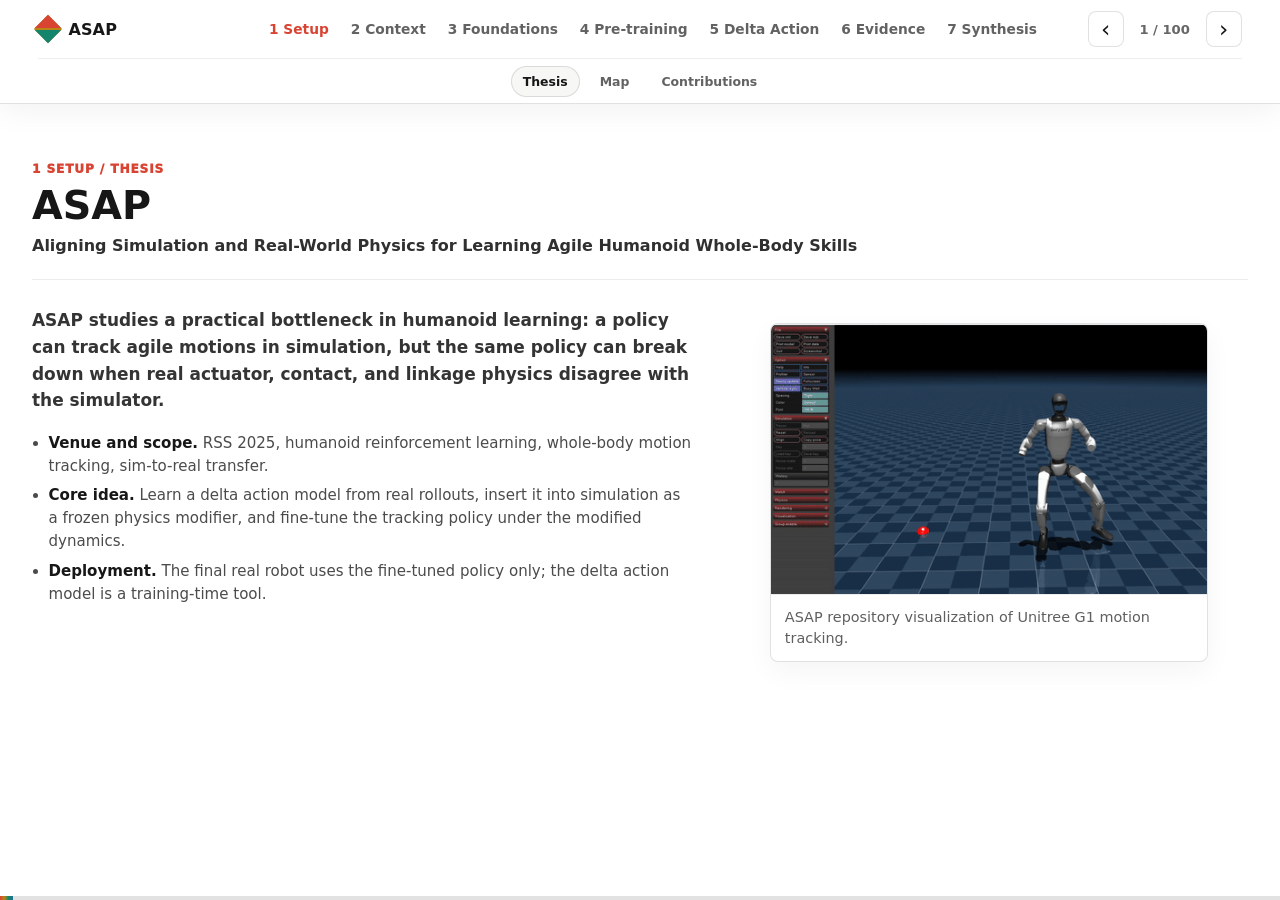
==== index.html @ 833d35cd "Create English ASAP slide deck" ====
<!doctype html>
<html lang="en">
  <head>
    <meta charset="utf-8" />
    <meta name="viewport" content="width=device-width, initial-scale=1" />
    <title>ASAP: Sim-to-Real Physics Alignment for Agile Humanoids</title>
    <meta
      name="description"
      content="English lab presentation deck for ASAP: Aligning Simulation and Real-World Physics for Learning Agile Humanoid Whole-Body Skills"
    />
    <link rel="stylesheet" href="styles.css" />
  </head>
  <body>
    <header class="topbar" aria-label="Presentation navigation">
      <div class="top-row">
        <a class="brand" href="#slide-1" aria-label="Go to first slide">
          <span class="brand-mark"></span>
          <span>ASAP</span>
        </a>
        <nav class="section-nav" id="sectionNav" aria-label="Major sections"></nav>
        <div class="controls" aria-label="Slide controls">
          <button type="button" id="prevSlide" aria-label="Previous slide">‹</button>
          <span id="slideCounter">1 / 1</span>
          <button type="button" id="nextSlide" aria-label="Next slide">›</button>
        </div>
      </div>
      <nav class="chapter-nav" id="chapterNav" aria-label="Section chapters"></nav>
    </header>

    <main class="deck" id="deck" aria-live="polite"></main>

    <div class="progress" aria-hidden="true">
      <span id="progressBar"></span>
    </div>

    <script src="deck-data.js"></script>
    <script src="script.js"></script>
  </body>
</html>
---- styles.css ----
:root {
  --ink: #171717;
  --muted: #5f5f5f;
  --soft: #f7f7f5;
  --line: rgba(23, 23, 23, 0.13);
  --line-strong: rgba(23, 23, 23, 0.24);
  --red: #d84332;
  --green: #14856d;
  --gold: #b98514;
  --blue: #226f91;
  --purple: #7056a6;
  --shadow: 0 10px 28px rgba(26, 24, 21, 0.045);
  --topbar-h: 104px;
}

* {
  box-sizing: border-box;
}

html,
body {
  margin: 0;
  height: 100%;
  color: var(--ink);
  background: #fff;
  font-family:
    Inter, ui-sans-serif, system-ui, -apple-system, BlinkMacSystemFont, "Segoe UI",
    "Helvetica Neue", Arial, sans-serif;
  letter-spacing: 0;
  overflow: hidden;
}

button,
a {
  color: inherit;
  font: inherit;
}

img {
  max-width: 100%;
  display: block;
}

.topbar {
  position: fixed;
  z-index: 20;
  top: 0;
  right: 0;
  left: 0;
  height: var(--topbar-h);
  display: grid;
  grid-template-rows: 58px 46px;
  gap: 0;
  padding: 0 clamp(18px, 3vw, 44px);
  background: rgba(255, 255, 255, 0.96);
  border-bottom: 1px solid var(--line);
  box-shadow: 0 8px 28px rgba(22, 21, 19, 0.05);
  backdrop-filter: blur(14px);
}

.top-row {
  display: grid;
  grid-template-columns: minmax(120px, 180px) minmax(0, 1fr) auto;
  gap: 18px;
  align-items: center;
}

.brand {
  display: inline-flex;
  align-items: center;
  gap: 10px;
  text-decoration: none;
  font-weight: 900;
  letter-spacing: 0.01em;
}

.brand-mark {
  width: 20px;
  height: 20px;
  background:
    linear-gradient(135deg, var(--red) 0 45%, transparent 45%),
    linear-gradient(315deg, var(--green) 0 45%, transparent 45%),
    var(--gold);
  transform: rotate(45deg);
}

.section-nav,
.chapter-nav {
  display: flex;
  align-items: center;
  min-width: 0;
  overflow-x: auto;
  scrollbar-width: none;
}

.section-nav::-webkit-scrollbar,
.chapter-nav::-webkit-scrollbar {
  display: none;
}

.section-nav {
  justify-content: center;
  gap: clamp(10px, 2vw, 22px);
}

.chapter-nav {
  justify-content: center;
  gap: 8px;
  border-top: 1px solid rgba(23, 23, 23, 0.07);
}

.section-nav button,
.chapter-nav button {
  border: 0;
  background: transparent;
  color: #626262;
  cursor: pointer;
  white-space: nowrap;
}

.section-nav button {
  padding: 6px 0;
  font-size: 0.86rem;
  font-weight: 780;
}

.chapter-nav button {
  padding: 7px 11px;
  border: 1px solid transparent;
  border-radius: 999px;
  font-size: 0.78rem;
  font-weight: 820;
}

.section-nav button.active {
  color: var(--red);
}

.chapter-nav button.active {
  color: var(--ink);
  background: var(--soft);
  border-color: var(--line);
}

.controls {
  display: inline-flex;
  align-items: center;
  gap: 10px;
  white-space: nowrap;
}

.controls button {
  width: 36px;
  height: 36px;
  display: grid;
  place-items: center;
  border: 1px solid var(--line);
  border-radius: 8px;
  background: #fff;
  font-size: 1.45rem;
  line-height: 1;
  cursor: pointer;
}

.controls button:hover {
  background: var(--soft);
}

#slideCounter {
  min-width: 62px;
  text-align: center;
  color: #666;
  font-size: 0.82rem;
  font-weight: 760;
}

.deck {
  position: fixed;
  inset: var(--topbar-h) 0 4px 0;
  overflow: hidden;
  background: #fff;
}

.slide {
  display: none;
  height: 100%;
  background: #fff;
}

.slide.active {
  display: grid;
}

.slide-inner {
  width: min(1660px, calc(100% - clamp(34px, 5vw, 88px)));
  height: 100%;
  margin: 0 auto;
  display: grid;
  grid-template-rows: 176px minmax(0, 1fr);
  gap: 0;
  min-width: 0;
}

.slide-head {
  display: grid;
  align-content: end;
  gap: 9px;
  padding-bottom: 22px;
  border-bottom: 1px solid rgba(23, 23, 23, 0.08);
}

.kicker {
  margin: 0;
  color: var(--red);
  font-size: 0.76rem;
  font-weight: 950;
  letter-spacing: 0.07em;
  text-transform: uppercase;
}

.slide-title {
  max-width: 1120px;
  margin: 0;
  color: var(--ink);
  font-size: clamp(2.15rem, 3.1vw, 4.15rem);
  line-height: 1.02;
  letter-spacing: 0;
}

.slide-subtitle {
  max-width: 1100px;
  margin: 0;
  color: #303030;
  font-size: clamp(1rem, 1.18vw, 1.34rem);
  line-height: 1.44;
  font-weight: 760;
}

.slide-body {
  min-height: 0;
  overflow-y: auto;
  overflow-x: hidden;
  overscroll-behavior: contain;
  touch-action: pan-y;
  padding: clamp(22px, 3vh, 34px) 0 clamp(28px, 4vh, 46px);
  scrollbar-width: thin;
}

.slide-body::-webkit-scrollbar {
  width: 8px;
}

.slide-body::-webkit-scrollbar-thumb {
  background: rgba(23, 23, 23, 0.22);
  border-radius: 999px;
}

.layout {
  display: grid;
  gap: clamp(22px, 3vw, 44px);
  align-items: start;
  min-width: 0;
}

.layout.split {
  grid-template-columns: minmax(0, 1.12fr) minmax(440px, 0.88fr);
}

.layout.wide {
  grid-template-columns: minmax(0, 1fr);
}

.layout.balanced {
  grid-template-columns: repeat(2, minmax(0, 1fr));
}

.copy {
  min-width: 0;
  max-width: 100%;
}

.layout > aside {
  min-width: 0;
  max-width: 100%;
}

.lead,
.bullets,
.slide-subtitle,
.card p,
.term p,
.panel p,
.caption {
  overflow-wrap: anywhere;
}

.lead {
  margin: 0 0 18px;
  color: #343434;
  font-size: clamp(1.06rem, 1.2vw, 1.28rem);
  line-height: 1.58;
  font-weight: 700;
}

.bullets {
  margin: 0;
  padding-left: 1.1em;
  color: #4b4b4b;
  font-size: clamp(0.94rem, 1.02vw, 1.08rem);
  line-height: 1.52;
}

.bullets li {
  margin: 0.44em 0;
}

.bullets strong {
  color: var(--ink);
  font-weight: 860;
}

.panel,
.visual,
.formula,
.table-wrap,
.diagram,
.quote,
.metric-card {
  border: 1px solid var(--line);
  border-radius: 8px;
  background: #fff;
  box-shadow: var(--shadow);
}

.panel {
  padding: clamp(16px, 1.6vw, 24px);
}

.panel h3,
.card h3 {
  margin: 0 0 9px;
  color: var(--green);
  font-size: clamp(1rem, 1.05vw, 1.18rem);
  line-height: 1.2;
}

.panel p,
.card p,
.term p,
.caption {
  margin: 0;
  color: var(--muted);
  font-size: clamp(0.9rem, 0.96vw, 1.01rem);
  line-height: 1.48;
}

.cards {
  display: grid;
  grid-template-columns: repeat(var(--cols, 2), minmax(0, 1fr));
  gap: 12px;
}

.card,
.term {
  min-width: 0;
  padding: 15px;
  border: 1px solid var(--line);
  border-radius: 8px;
  background: #fff;
}

.term strong {
  display: block;
  margin-bottom: 7px;
  color: var(--red);
  font-size: 0.86rem;
  font-weight: 950;
  text-transform: uppercase;
}

.visual {
  overflow: hidden;
}

.visual img {
  width: 100%;
  max-height: 500px;
  object-fit: contain;
  background: #f7f7f5;
}

.visual.cover img {
  max-height: 620px;
}

.caption {
  padding: 12px 14px;
  border-top: 1px solid rgba(23, 23, 23, 0.08);
}

.caption a {
  color: var(--red);
  font-weight: 820;
  text-decoration: none;
}

.formula {
  padding: clamp(16px, 1.6vw, 24px);
  max-width: 100%;
  overflow-x: auto;
}

.formula-row {
  display: grid;
  gap: 7px;
  padding: 14px 0;
  border-bottom: 1px solid rgba(23, 23, 23, 0.09);
}

.formula-row:last-child {
  border-bottom: 0;
}

.formula-row > span {
  color: var(--green);
  font-size: 0.78rem;
  font-weight: 950;
  letter-spacing: 0.05em;
  text-transform: uppercase;
}

.math {
  color: #151515;
  font-family: "STIX Two Math", "Cambria Math", "Times New Roman", serif;
  font-size: clamp(1.18rem, 1.45vw, 1.7rem);
  line-height: 1.38;
  letter-spacing: 0;
}

.math sub,
.math sup {
  font-size: 0.66em;
  line-height: 0;
}

.op-sum {
  display: inline-grid;
  grid-template-rows: auto auto auto;
  justify-items: center;
  align-items: center;
  margin: 0 0.16em;
  vertical-align: middle;
  line-height: 1;
}

.op-sum .upper,
.op-sum .lower {
  font-size: 0.54em;
  line-height: 1;
}

.op-sum .symbol {
  font-size: 1.36em;
  line-height: 0.8;
}

.mono {
  font-family: "SFMono-Regular", Consolas, "Liberation Mono", monospace;
}

.derivation {
  display: grid;
  gap: 10px;
}

.derivation .step {
  display: grid;
  grid-template-columns: 36px minmax(0, 1fr);
  gap: 12px;
  align-items: start;
  padding: 14px;
  border: 1px solid var(--line);
  border-radius: 8px;
  background: #fff;
}

.step-num {
  width: 30px;
  height: 30px;
  display: grid;
  place-items: center;
  color: #fff;
  background: var(--red);
  font-weight: 950;
}

.table-wrap {
  overflow: auto;
}

table {
  width: 100%;
  border-collapse: collapse;
  min-width: 560px;
}

th,
td {
  padding: 12px 14px;
  border-bottom: 1px solid var(--line);
  border-right: 1px solid var(--line);
  text-align: left;
  vertical-align: top;
  color: #505050;
  font-size: clamp(0.86rem, 0.92vw, 0.98rem);
  line-height: 1.44;
}

th {
  color: #fff;
  background: #1e1f1d;
  font-weight: 860;
}

td:first-child {
  color: var(--ink);
  font-weight: 760;
}

tr:last-child td {
  border-bottom: 0;
}

th:last-child,
td:last-child {
  border-right: 0;
}

.pipeline,
.sequence {
  display: grid;
  gap: 10px;
}

.timeline {
  display: grid;
  grid-template-columns: repeat(auto-fit, minmax(285px, 1fr));
  gap: 12px;
}

.pipeline-step,
.sequence-step {
  display: grid;
  grid-template-columns: 42px minmax(0, 1fr);
  gap: 12px;
  align-items: start;
  padding: 13px;
  border: 1px solid var(--line);
  border-radius: 8px;
  background: #fff;
}

.timeline-item {
  min-height: 116px;
  display: grid;
  grid-template-columns: 66px minmax(0, 1fr);
  gap: 12px;
  align-items: start;
  padding: 15px;
  border: 1px solid var(--line);
  border-radius: 8px;
  background: #fff;
}

.pipeline-step span,
.sequence-step span {
  width: 30px;
  height: 30px;
  display: grid;
  place-items: center;
  color: #fff;
  background: var(--red);
  font-weight: 950;
}

.timeline-item span {
  width: 56px;
  height: 30px;
  display: grid;
  place-items: center;
  color: #fff;
  background: var(--red);
  font-size: 0.84rem;
  font-weight: 950;
}

.timeline-item strong,
.pipeline-step strong,
.sequence-step strong {
  display: block;
  margin-bottom: 4px;
  color: var(--ink);
}

.timeline-item p,
.pipeline-step p,
.sequence-step p {
  margin: 0;
  color: var(--muted);
  line-height: 1.45;
}

.compare {
  display: grid;
  gap: 0;
  overflow: hidden;
  border: 1px solid var(--line);
  border-radius: 8px;
}

.compare-row {
  display: grid;
  grid-template-columns: 0.8fr 1fr 1.4fr;
  gap: 14px;
  padding: 13px 15px;
  border-bottom: 1px solid var(--line);
}

.compare-row:last-child {
  border-bottom: 0;
}

.compare-row strong {
  color: var(--red);
}

.compare-row span {
  font-weight: 780;
}

.compare-row p {
  margin: 0;
  color: var(--muted);
  line-height: 1.45;
}

.metrics {
  display: grid;
  grid-template-columns: repeat(var(--cols, 2), minmax(0, 1fr));
  gap: 12px;
}

.metric-card {
  padding: 16px;
}

.metric-card span {
  color: var(--muted);
  font-size: 0.78rem;
  font-weight: 950;
  letter-spacing: 0.05em;
  text-transform: uppercase;
}

.metric-card strong {
  display: block;
  margin: 8px 0;
  color: var(--red);
  font-size: clamp(1.8rem, 2.8vw, 3.2rem);
  line-height: 1;
}

.metric-card p {
  margin: 0;
  color: var(--muted);
  line-height: 1.44;
}

.axis {
  position: relative;
  min-height: 430px;
  border: 1px solid var(--line);
  border-radius: 8px;
  background:
    linear-gradient(90deg, transparent 49.8%, rgba(23, 23, 23, 0.13) 50%, transparent 50.2%),
    linear-gradient(0deg, transparent 49.8%, rgba(23, 23, 23, 0.13) 50%, transparent 50.2%),
    #fff;
  box-shadow: var(--shadow);
}

.axis-label {
  position: absolute;
  color: #626262;
  font-size: 0.76rem;
  font-weight: 950;
  letter-spacing: 0.05em;
  text-transform: uppercase;
}

.axis .top {
  top: 16px;
  left: 50%;
  transform: translateX(-50%);
}

.axis .bottom {
  bottom: 16px;
  left: 50%;
  transform: translateX(-50%);
}

.axis .left {
  left: 16px;
  bottom: 48%;
}

.axis .right {
  right: 16px;
  bottom: 48%;
}

.point {
  position: absolute;
  padding: 9px 12px;
  color: #fff;
  background: #1e1f1d;
  border-radius: 6px;
  font-size: 0.86rem;
  font-weight: 850;
  transform: translate(-50%, -50%);
  box-shadow: 0 12px 28px rgba(0, 0, 0, 0.13);
}

.point.red {
  background: var(--red);
}

.point.green {
  background: var(--green);
}

.point.gold {
  background: var(--gold);
}

.point.blue {
  background: var(--blue);
}

.quote {
  padding: clamp(22px, 2.3vw, 34px);
  border-left: 6px solid var(--red);
}

.quote p {
  margin: 0;
  color: #252525;
  font-size: clamp(1.28rem, 1.75vw, 2rem);
  line-height: 1.3;
  font-weight: 830;
}

.progress {
  position: fixed;
  right: 0;
  bottom: 0;
  left: 0;
  height: 4px;
  background: rgba(23, 23, 23, 0.12);
}

.progress span {
  display: block;
  height: 100%;
  width: 0;
  background: linear-gradient(90deg, var(--red), var(--gold), var(--green), var(--blue));
}

@media (max-width: 1180px) {
  .layout.split,
  .layout.balanced {
    grid-template-columns: 1fr;
  }

  .visual img {
    max-height: 420px;
  }
}

@media (max-width: 760px) {
  :root {
    --topbar-h: 96px;
  }

  .topbar {
    grid-template-rows: 52px 44px;
    padding: 0 14px;
  }

  .top-row {
    grid-template-columns: auto minmax(0, 1fr) auto;
    gap: 10px;
  }

  .brand span:last-child,
  .section-nav {
    display: none;
  }

  .controls button {
    width: 32px;
    height: 32px;
  }

  #slideCounter {
    min-width: 54px;
  }

  .chapter-nav {
    justify-content: flex-start;
  }

  .slide-inner {
    width: calc(100% - 28px);
    grid-template-rows: 178px minmax(0, 1fr);
  }

  .slide-head {
    padding-bottom: 16px;
  }

  .slide-title {
    font-size: clamp(1.8rem, 8.7vw, 2.75rem);
  }

  .slide-subtitle {
    font-size: 1rem;
  }

  .slide-body {
    padding: 18px 0 34px;
    -webkit-overflow-scrolling: touch;
  }

  .cards,
  .metrics {
    grid-template-columns: 1fr;
  }

  .compare-row {
    grid-template-columns: 1fr;
  }

  .math {
    font-size: 1.18rem;
  }

  table {
    min-width: 640px;
  }
}
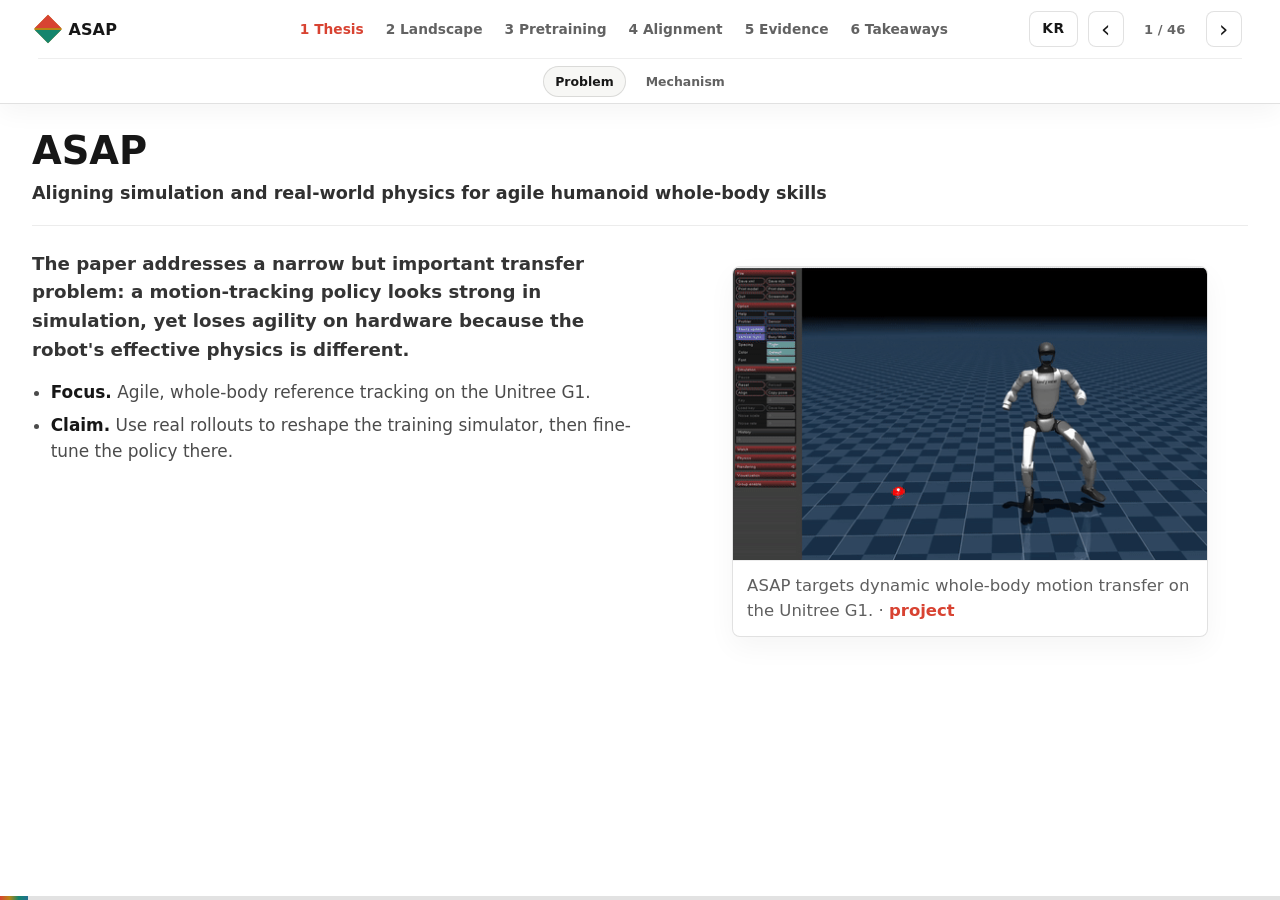
==== commit 63e6b930: "Add synced presenter notes window" ====
--- a/index.html
+++ b/index.html
@@ -19,6 +19,7 @@
         </a>
         <nav class="section-nav" id="sectionNav" aria-label="Major sections"></nav>
         <div class="controls" aria-label="Slide controls">
+          <button type="button" id="openPresenter" aria-label="Open Korean script window">KR</button>
           <button type="button" id="prevSlide" aria-label="Previous slide">‹</button>
           <span id="slideCounter">1 / 1</span>
           <button type="button" id="nextSlide" aria-label="Next slide">›</button>
--- a/styles.css
+++ b/styles.css
@@ -11,6 +11,7 @@
   --purple: #7056a6;
   --shadow: 0 10px 28px rgba(26, 24, 21, 0.045);
   --topbar-h: 104px;
+  --deck-top-gap: clamp(20px, 3vh, 38px);
 }
 
 * {
@@ -54,7 +55,7 @@
   padding: 0 clamp(18px, 3vw, 44px);
   background: rgba(255, 255, 255, 0.96);
   border-bottom: 1px solid var(--line);
-  box-shadow: 0 8px 28px rgba(22, 21, 19, 0.05);
+  box-shadow: 0 8px 24px rgba(22, 21, 19, 0.045);
   backdrop-filter: blur(14px);
 }
 
@@ -162,6 +163,15 @@
   cursor: pointer;
 }
 
+#openPresenter {
+  width: auto;
+  min-width: 44px;
+  padding: 0 12px;
+  font-size: 0.86rem;
+  font-weight: 900;
+  letter-spacing: 0.04em;
+}
+
 .controls button:hover {
   background: var(--soft);
 }
@@ -177,93 +187,112 @@
 .deck {
   position: fixed;
   inset: var(--topbar-h) 0 4px 0;
-  overflow: hidden;
-  background: #fff;
-}
-
-.slide {
-  display: none;
-  height: 100%;
-  background: #fff;
-}
-
-.slide.active {
-  display: grid;
-}
-
-.slide-inner {
-  width: min(1660px, calc(100% - clamp(34px, 5vw, 88px)));
-  height: 100%;
-  margin: 0 auto;
-  display: grid;
-  grid-template-rows: 176px minmax(0, 1fr);
-  gap: 0;
-  min-width: 0;
-}
-
-.slide-head {
-  display: grid;
-  align-content: end;
-  gap: 9px;
-  padding-bottom: 22px;
-  border-bottom: 1px solid rgba(23, 23, 23, 0.08);
-}
-
-.kicker {
-  margin: 0;
-  color: var(--red);
-  font-size: 0.76rem;
-  font-weight: 950;
-  letter-spacing: 0.07em;
-  text-transform: uppercase;
-}
-
-.slide-title {
-  max-width: 1120px;
-  margin: 0;
-  color: var(--ink);
-  font-size: clamp(2.15rem, 3.1vw, 4.15rem);
-  line-height: 1.02;
-  letter-spacing: 0;
-}
-
-.slide-subtitle {
-  max-width: 1100px;
-  margin: 0;
-  color: #303030;
-  font-size: clamp(1rem, 1.18vw, 1.34rem);
-  line-height: 1.44;
-  font-weight: 760;
-}
-
-.slide-body {
-  min-height: 0;
   overflow-y: auto;
   overflow-x: hidden;
   overscroll-behavior: contain;
-  touch-action: pan-y;
-  padding: clamp(22px, 3vh, 34px) 0 clamp(28px, 4vh, 46px);
-  scrollbar-width: thin;
-}
-
-.slide-body::-webkit-scrollbar {
+  scroll-behavior: smooth;
+  background: #fff;
+}
+
+.deck::-webkit-scrollbar {
   width: 8px;
 }
 
-.slide-body::-webkit-scrollbar-thumb {
+.deck::-webkit-scrollbar-thumb {
   background: rgba(23, 23, 23, 0.22);
   border-radius: 999px;
 }
 
+.slide {
+  display: none;
+  min-height: 100%;
+  background: #fff;
+}
+
+.slide.active {
+  display: block;
+}
+
+.slide.slide-hero .slide-inner {
+  padding-top: 16px;
+}
+
+.slide.slide-hero .slide-head {
+  padding-bottom: 12px;
+  border-bottom: 0;
+}
+
+.slide.slide-hero .slide-title,
+.slide.slide-hero .slide-subtitle {
+  max-width: 1100px;
+}
+
+.slide.slide-hero .slide-body {
+  padding-top: 10px;
+}
+
+.slide-inner {
+  width: min(1520px, calc(100% - clamp(34px, 5vw, 88px)));
+  min-height: 100%;
+  margin: 0 auto;
+  display: grid;
+  grid-template-rows: auto minmax(0, 1fr);
+  gap: 0;
+  min-width: 0;
+  padding: var(--deck-top-gap) 0 clamp(34px, 4vh, 52px);
+}
+
+.slide-head {
+  display: grid;
+  align-content: start;
+  gap: 10px;
+  padding-bottom: 18px;
+  border-bottom: 1px solid rgba(23, 23, 23, 0.08);
+}
+
+.kicker {
+  margin: 0;
+  color: var(--red);
+  font-size: 0.7rem;
+  font-weight: 950;
+  letter-spacing: 0.11em;
+  text-transform: uppercase;
+}
+
+.slide-title {
+  max-width: 980px;
+  margin: 0;
+  color: var(--ink);
+  font-size: clamp(2.2rem, 3vw, 3.9rem);
+  line-height: 1.05;
+  letter-spacing: 0;
+  overflow-wrap: break-word;
+}
+
+.slide-subtitle {
+  max-width: 920px;
+  margin: 0;
+  color: #303030;
+  font-size: clamp(1.1rem, 1.22vw, 1.34rem);
+  line-height: 1.44;
+  font-weight: 760;
+}
+
+.slide-body {
+  min-height: 0;
+  overflow: visible;
+  padding: 24px 0 0;
+}
+
 .layout {
   display: grid;
-  gap: clamp(22px, 3vw, 44px);
+  gap: clamp(18px, 2.6vw, 36px);
   align-items: start;
   min-width: 0;
 }
 
 .layout.split {
-  grid-template-columns: minmax(0, 1.12fr) minmax(440px, 0.88fr);
+  grid-template-columns: minmax(0, 1.06fr) minmax(360px, 0.94fr);
 }
 
 .layout.wide {
@@ -295,9 +324,9 @@
 }
 
 .lead {
-  margin: 0 0 18px;
+  margin: 0 0 14px;
   color: #343434;
-  font-size: clamp(1.06rem, 1.2vw, 1.28rem);
+  font-size: clamp(1.14rem, 1.26vw, 1.34rem);
   line-height: 1.58;
   font-weight: 700;
 }
@@ -306,17 +335,23 @@
   margin: 0;
   padding-left: 1.1em;
   color: #4b4b4b;
-  font-size: clamp(0.94rem, 1.02vw, 1.08rem);
-  line-height: 1.52;
+  font-size: clamp(1.06rem, 1.1vw, 1.16rem);
+  line-height: 1.56;
 }
 
 .bullets li {
-  margin: 0.44em 0;
+  margin: 0.38em 0;
 }
 
 .bullets strong {
   color: var(--ink);
   font-weight: 860;
+}
+
+.bullets a {
+  color: var(--red);
+  font-weight: 820;
+  text-decoration: none;
 }
 
 .panel,
@@ -340,8 +375,8 @@
 .card h3 {
   margin: 0 0 9px;
   color: var(--green);
-  font-size: clamp(1rem, 1.05vw, 1.18rem);
-  line-height: 1.2;
+  font-size: clamp(1.1rem, 1.16vw, 1.28rem);
+  line-height: 1.26;
 }
 
 .panel p,
@@ -350,20 +385,20 @@
 .caption {
   margin: 0;
   color: var(--muted);
-  font-size: clamp(0.9rem, 0.96vw, 1.01rem);
-  line-height: 1.48;
+  font-size: clamp(1.03rem, 1.04vw, 1.12rem);
+  line-height: 1.54;
 }
 
 .cards {
   display: grid;
   grid-template-columns: repeat(var(--cols, 2), minmax(0, 1fr));
-  gap: 12px;
+  gap: 10px;
 }
 
 .card,
 .term {
   min-width: 0;
-  padding: 15px;
+  padding: 14px;
   border: 1px solid var(--line);
   border-radius: 8px;
   background: #fff;
@@ -373,7 +408,7 @@
   display: block;
   margin-bottom: 7px;
   color: var(--red);
-  font-size: 0.86rem;
+  font-size: 0.92rem;
   font-weight: 950;
   text-transform: uppercase;
 }
@@ -389,8 +424,37 @@
   background: #f7f7f5;
 }
 
+.visual video {
+  width: 100%;
+  max-height: 500px;
+  object-fit: contain;
+  background: #f7f7f5;
+  display: block;
+}
+
 .visual.cover img {
-  max-height: 620px;
+  max-height: 580px;
+}
+
+.visual.cover video {
+  max-height: 580px;
+}
+
+.slide.slide-hero .visual,
+.slide.slide-hero .visual.cover {
+  border: 0;
+  border-radius: 14px;
+  box-shadow: none;
+  background: transparent;
+}
+
+.slide.slide-hero .visual.cover img,
+.slide.slide-hero .visual.cover video {
+  width: 100%;
+  height: min(72vh, 760px);
+  max-height: none;
+  object-fit: cover;
+  border-radius: 14px;
 }
 
 .caption {
@@ -432,8 +496,8 @@
 .math {
   color: #151515;
   font-family: "STIX Two Math", "Cambria Math", "Times New Roman", serif;
-  font-size: clamp(1.18rem, 1.45vw, 1.7rem);
-  line-height: 1.38;
+  font-size: clamp(1.26rem, 1.55vw, 1.82rem);
+  line-height: 1.4;
   letter-spacing: 0;
 }
 
@@ -512,8 +576,8 @@
   text-align: left;
   vertical-align: top;
   color: #505050;
-  font-size: clamp(0.86rem, 0.92vw, 0.98rem);
-  line-height: 1.44;
+  font-size: clamp(1.01rem, 1vw, 1.08rem);
+  line-height: 1.52;
 }
 
 th {
@@ -545,7 +609,11 @@
 .timeline {
   display: grid;
   grid-template-columns: repeat(auto-fit, minmax(285px, 1fr));
-  gap: 12px;
+  gap: 10px;
+}
+
+.layout.wide .pipeline {
+  grid-template-columns: repeat(auto-fit, minmax(320px, 1fr));
 }
 
 .pipeline-step,
@@ -607,7 +675,7 @@
 .sequence-step p {
   margin: 0;
   color: var(--muted);
-  line-height: 1.45;
+  line-height: 1.54;
 }
 
 .compare {
@@ -641,7 +709,7 @@
 .compare-row p {
   margin: 0;
   color: var(--muted);
-  line-height: 1.45;
+  line-height: 1.5;
 }
 
 .metrics {
@@ -673,7 +741,7 @@
 .metric-card p {
   margin: 0;
   color: var(--muted);
-  line-height: 1.44;
+  line-height: 1.48;
 }
 
 .axis {
@@ -785,11 +853,16 @@
   .visual img {
     max-height: 420px;
   }
+
+  .visual video {
+    max-height: 420px;
+  }
 }
 
 @media (max-width: 760px) {
   :root {
     --topbar-h: 96px;
+    --deck-top-gap: 16px;
   }
 
   .topbar {
@@ -822,24 +895,39 @@
 
   .slide-inner {
     width: calc(100% - 28px);
-    grid-template-rows: 178px minmax(0, 1fr);
+    padding: 16px 0 30px;
   }
 
   .slide-head {
-    padding-bottom: 16px;
+    padding-bottom: 14px;
   }
 
   .slide-title {
-    font-size: clamp(1.8rem, 8.7vw, 2.75rem);
+    font-size: clamp(1.58rem, 7.1vw, 2.16rem);
+    line-height: 1.1;
   }
 
   .slide-subtitle {
-    font-size: 1rem;
+    font-size: 1.02rem;
   }
 
   .slide-body {
-    padding: 18px 0 34px;
-    -webkit-overflow-scrolling: touch;
+    padding: 18px 0 0;
+  }
+
+  .slide.slide-hero .visual.cover img,
+  .slide.slide-hero .visual.cover video {
+    height: min(56vh, 520px);
+  }
+
+  .lead {
+    font-size: 1.08rem;
+    line-height: 1.5;
+  }
+
+  .bullets {
+    font-size: 1.02rem;
+    line-height: 1.52;
   }
 
   .cards,
@@ -859,3 +947,144 @@
     min-width: 640px;
   }
 }
+
+@media (max-width: 520px) {
+  .slide-inner {
+    width: min(402px, calc(100% - 28px));
+    margin-left: 14px;
+    margin-right: auto;
+  }
+}
+
+body.presenter-view {
+  overflow: auto;
+  background: #f4f1eb;
+}
+
+.presenter-shell {
+  width: min(980px, calc(100% - 32px));
+  margin: 0 auto;
+  padding: 22px 0 28px;
+}
+
+.presenter-header,
+.presenter-footer,
+.presenter-row,
+.presenter-status {
+  display: flex;
+  align-items: center;
+}
+
+.presenter-header,
+.presenter-footer,
+.presenter-row {
+  justify-content: space-between;
+}
+
+.presenter-header {
+  gap: 16px;
+  margin-bottom: 16px;
+}
+
+.presenter-kicker,
+.presenter-section,
+.presenter-preview-label,
+.presenter-hint {
+  margin: 0;
+  color: var(--red);
+  font-size: 0.82rem;
+  font-weight: 900;
+  letter-spacing: 0.06em;
+  text-transform: uppercase;
+}
+
+.presenter-header h1,
+.presenter-slide-title {
+  margin: 6px 0 0;
+  color: var(--ink);
+}
+
+.presenter-header h1 {
+  font-size: clamp(1.45rem, 2vw, 2rem);
+}
+
+.presenter-status {
+  gap: 10px;
+}
+
+.presenter-status button,
+.presenter-footer button {
+  border: 1px solid var(--line);
+  border-radius: 10px;
+  background: #fff;
+  cursor: pointer;
+}
+
+.presenter-status button {
+  padding: 8px 14px;
+  font-weight: 800;
+}
+
+.presenter-card {
+  margin-bottom: 14px;
+  padding: 18px 20px;
+  border: 1px solid rgba(23, 23, 23, 0.09);
+  border-radius: 16px;
+  background: #fff;
+  box-shadow: 0 12px 28px rgba(26, 24, 21, 0.05);
+}
+
+.presenter-slide-title {
+  font-size: clamp(1.45rem, 2vw, 2.1rem);
+  line-height: 1.18;
+}
+
+.presenter-slide-subtitle {
+  margin: 10px 0 0;
+  color: #404040;
+  font-size: 1.06rem;
+  line-height: 1.55;
+}
+
+.presenter-row h3 {
+  margin: 0;
+  font-size: 1rem;
+}
+
+.presenter-hint {
+  color: var(--muted);
+  font-size: 0.76rem;
+  letter-spacing: 0.03em;
+}
+
+.presenter-notes {
+  width: 100%;
+  min-height: 48vh;
+  margin-top: 12px;
+  padding: 16px 18px;
+  border: 1px solid rgba(23, 23, 23, 0.13);
+  border-radius: 14px;
+  resize: vertical;
+  color: var(--ink);
+  background: #fcfcfb;
+  font: 1.08rem/1.65 Inter, ui-sans-serif, system-ui, -apple-system, BlinkMacSystemFont, "Segoe UI",
+    "Helvetica Neue", Arial, sans-serif;
+}
+
+.presenter-preview strong {
+  display: block;
+  margin-top: 8px;
+  font-size: 1.08rem;
+  line-height: 1.5;
+}
+
+.presenter-footer {
+  gap: 12px;
+}
+
+.presenter-footer button {
+  flex: 1;
+  padding: 13px 16px;
+  font-size: 1rem;
+  font-weight: 850;
+}
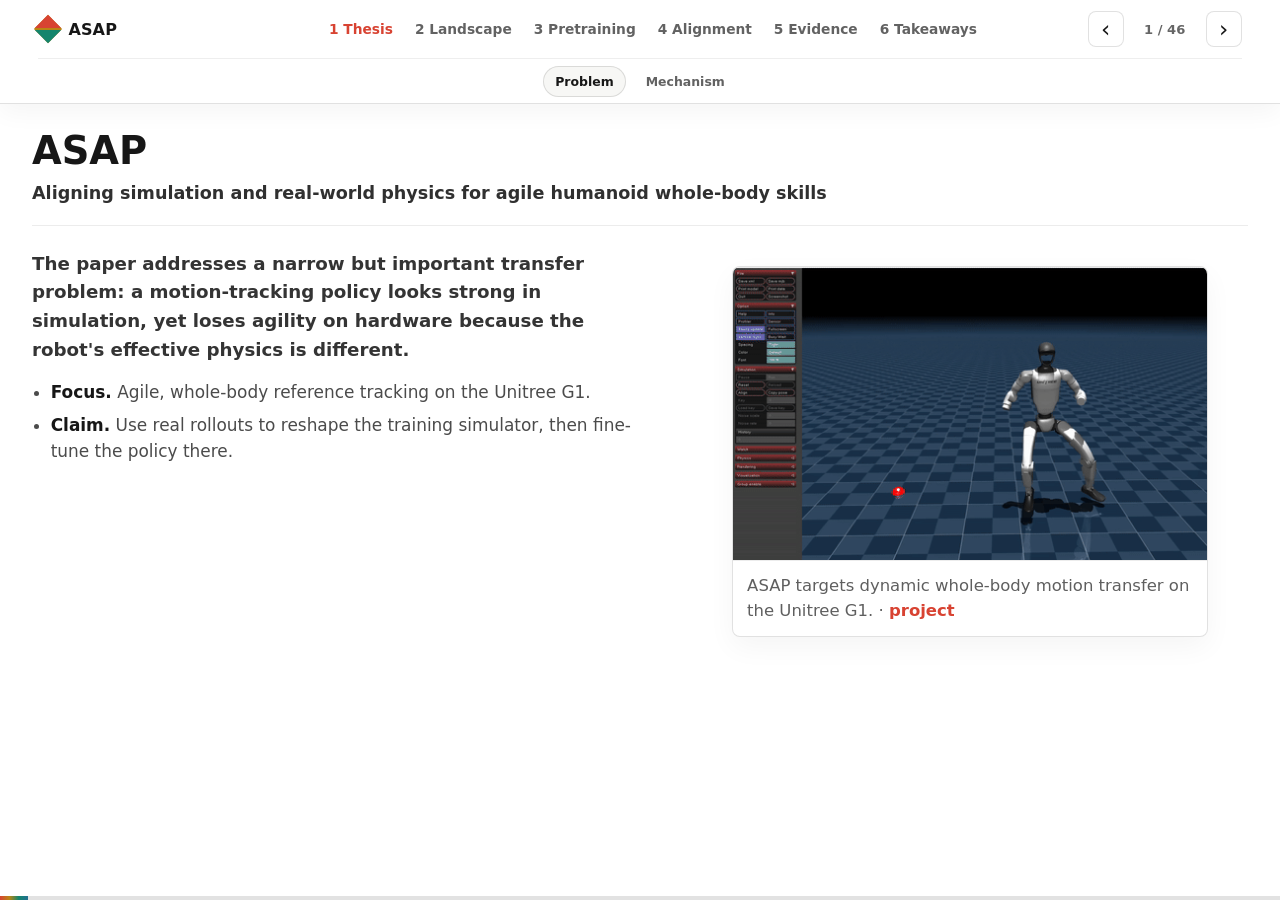
==== commit 229bb757: "Add hidden synced Korean presenter mode" ====
--- a/index.html
+++ b/index.html
@@ -19,7 +19,6 @@
         </a>
         <nav class="section-nav" id="sectionNav" aria-label="Major sections"></nav>
         <div class="controls" aria-label="Slide controls">
-          <button type="button" id="openPresenter" aria-label="Open Korean script window">KR</button>
           <button type="button" id="prevSlide" aria-label="Previous slide">‹</button>
           <span id="slideCounter">1 / 1</span>
           <button type="button" id="nextSlide" aria-label="Next slide">›</button>
--- a/styles.css
+++ b/styles.css
@@ -163,15 +163,6 @@
   cursor: pointer;
 }
 
-#openPresenter {
-  width: auto;
-  min-width: 44px;
-  padding: 0 12px;
-  font-size: 0.86rem;
-  font-weight: 900;
-  letter-spacing: 0.04em;
-}
-
 .controls button:hover {
   background: var(--soft);
 }
@@ -1078,6 +1069,41 @@
   line-height: 1.5;
 }
 
+.presenter-qa {
+  margin-top: 12px;
+  display: grid;
+  gap: 12px;
+}
+
+.presenter-qa-item {
+  padding: 14px 16px;
+  border: 1px solid rgba(23, 23, 23, 0.09);
+  border-radius: 12px;
+  background: #fcfcfb;
+}
+
+.presenter-qa-question,
+.presenter-qa-answer,
+.presenter-empty {
+  margin: 0;
+  font-size: 1rem;
+  line-height: 1.58;
+}
+
+.presenter-qa-question {
+  color: var(--ink);
+  font-weight: 800;
+}
+
+.presenter-qa-answer {
+  margin-top: 8px;
+  color: #4a4a4a;
+}
+
+.presenter-empty {
+  color: var(--muted);
+}
+
 .presenter-footer {
   gap: 12px;
 }
